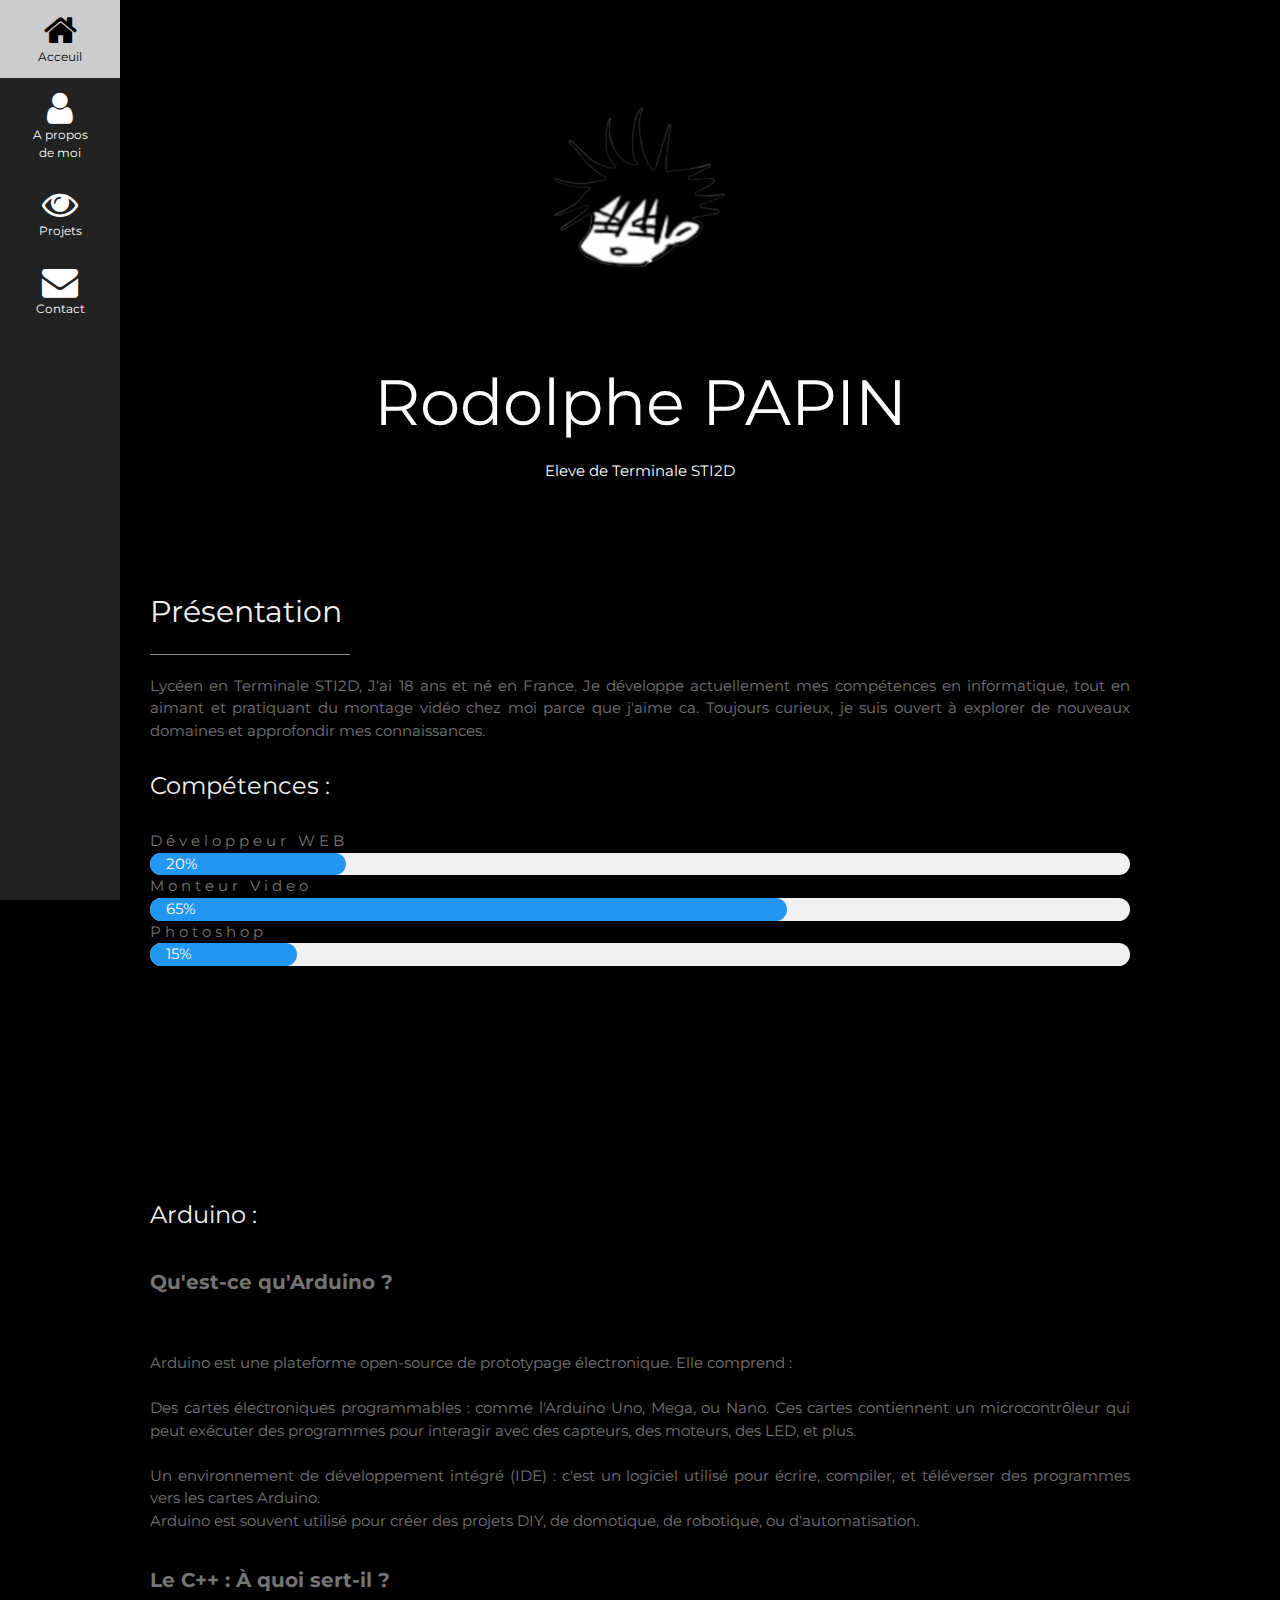
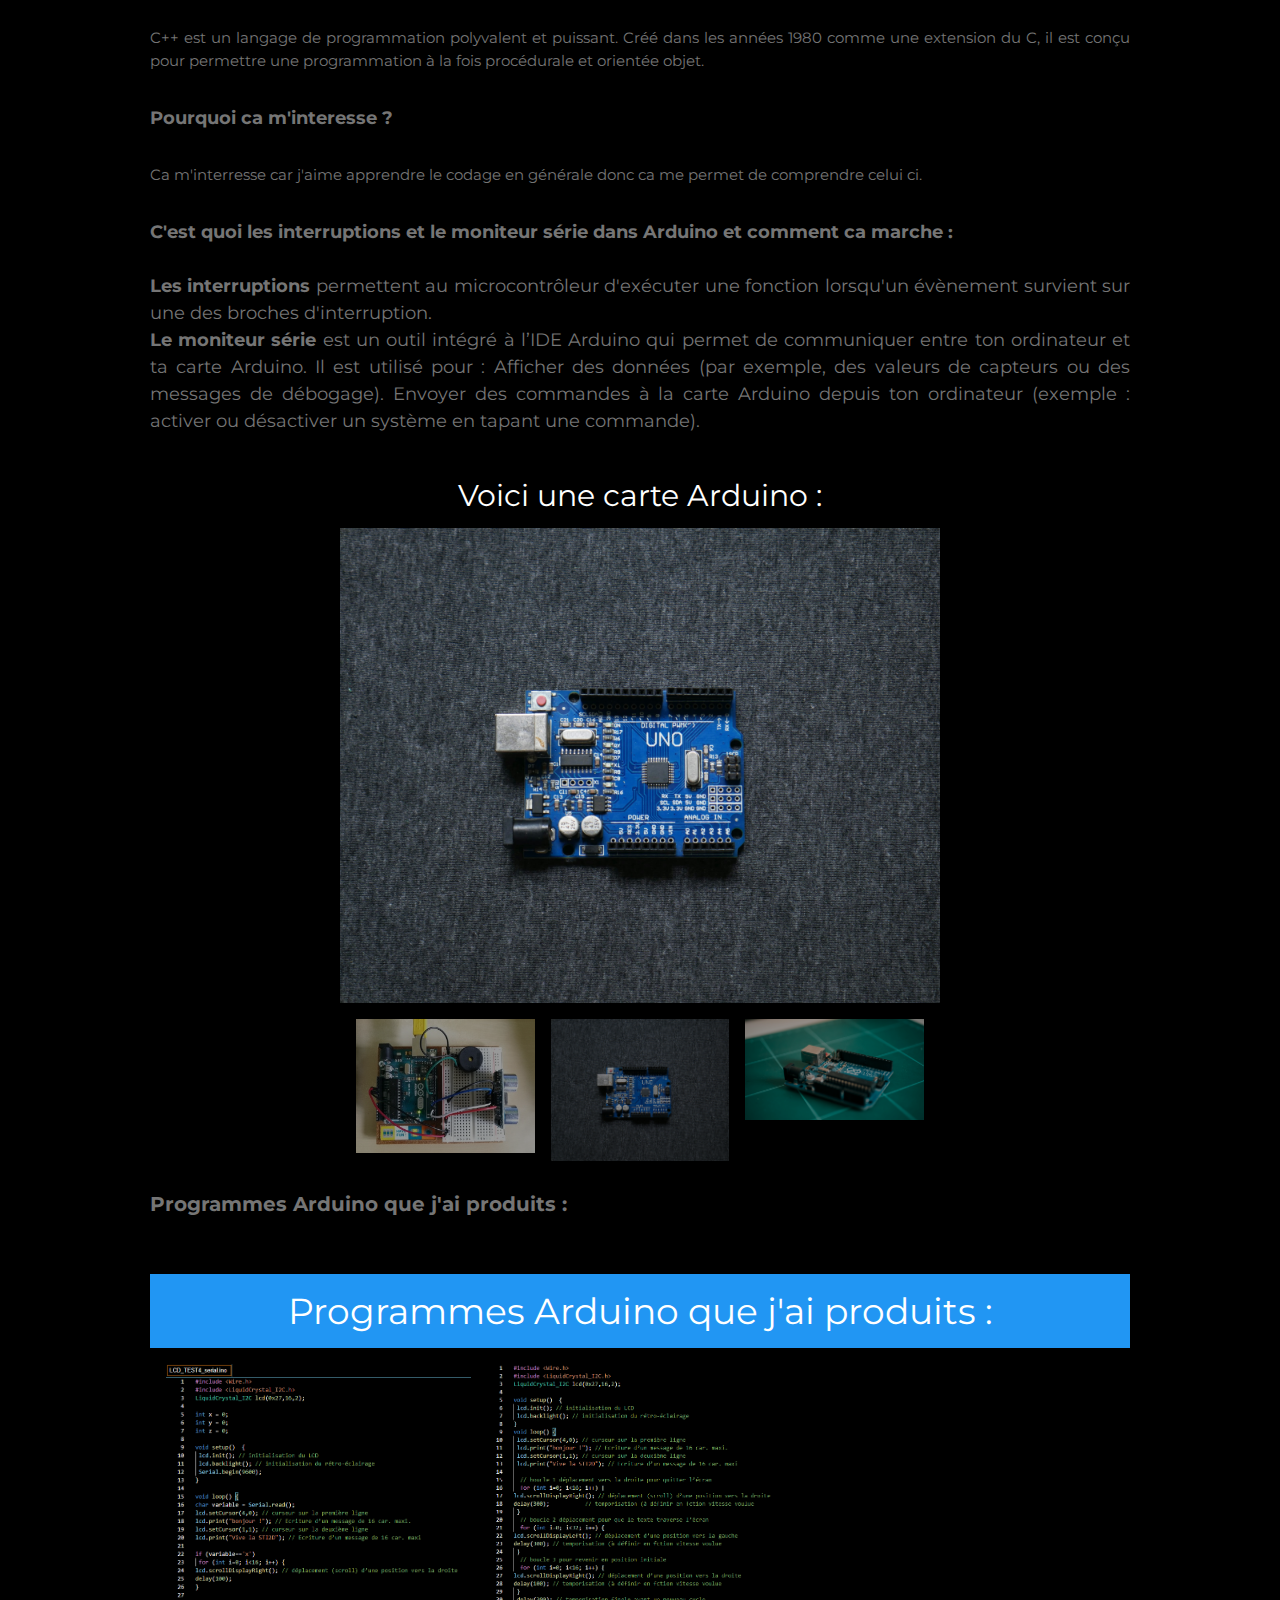
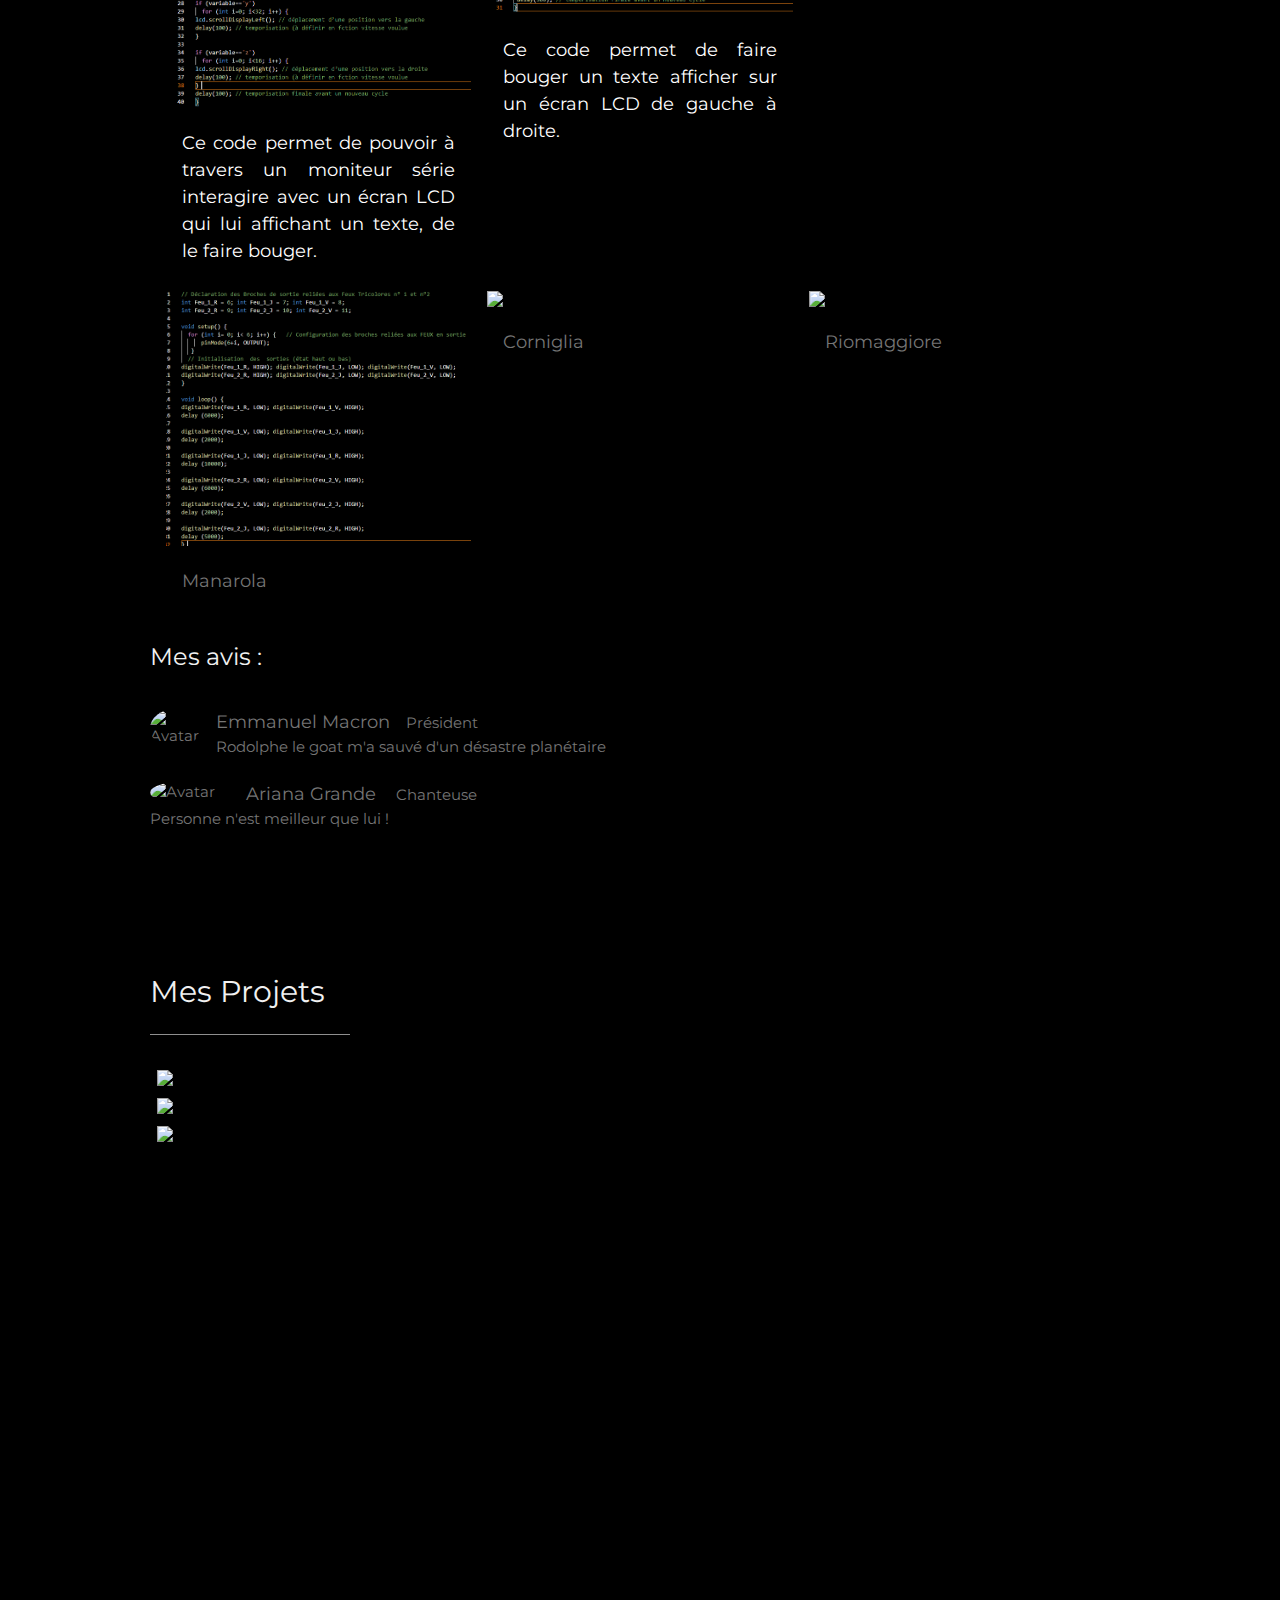
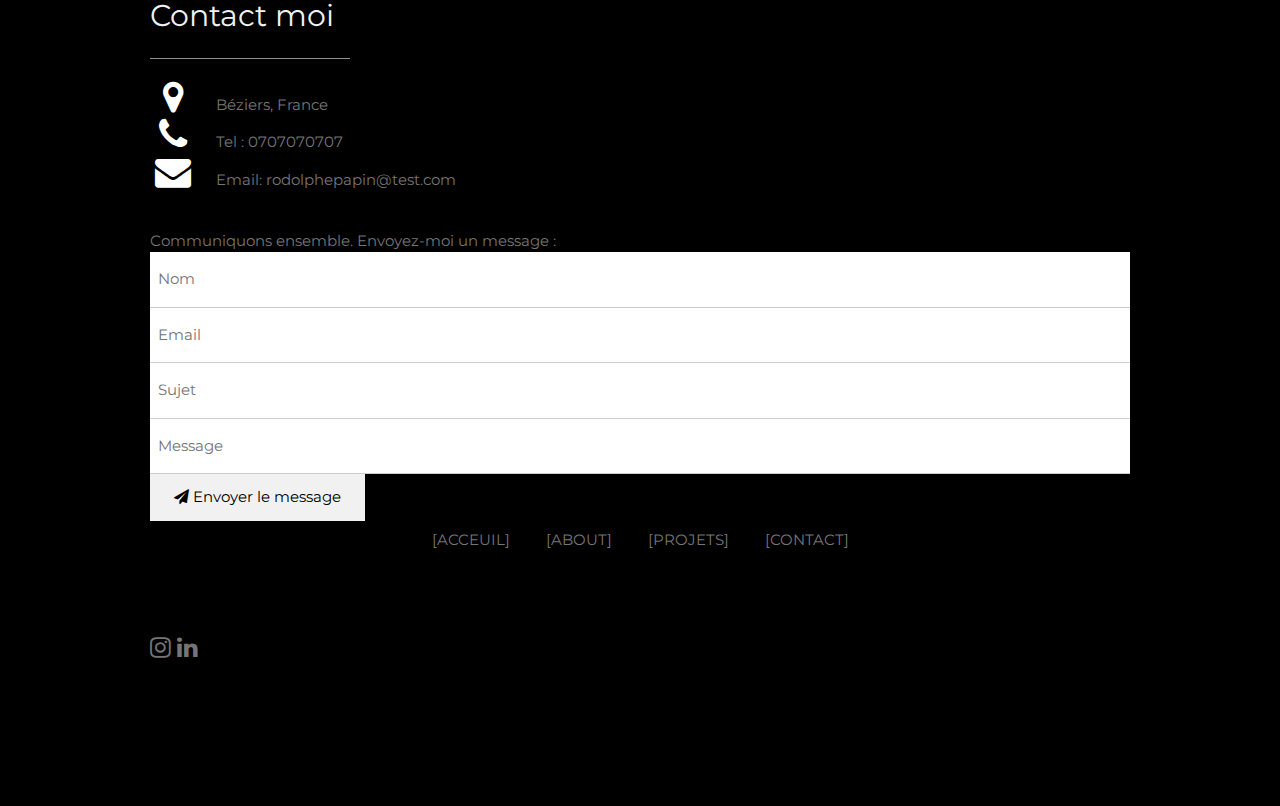
==== index.html @ 30d333e6 "Add files via upload" ====
<!DOCTYPE html>
<html lang="en">
<head>
<title>Portfolio</title>
<meta charset="UTF-8">
<meta name="viewport" content="width=device-width, initial-scale=1">
<link rel="stylesheet" href="https://www.w3schools.com/w3css/4/w3.css">
<link rel="stylesheet" href="https://fonts.googleapis.com/css?family=Montserrat">
<link rel="stylesheet" href="https://cdnjs.cloudflare.com/ajax/libs/font-awesome/4.7.0/css/font-awesome.min.css">
<link rel="stylesheet" href="style.css">
<link rel="stylesheet" href="style2.css">
<style>
body, h1,h2,h3,h4,h5,h6 {font-family: "Montserrat", sans-serif}
.w3-row-padding img {margin-bottom: 12px}
/* Set the width of the sidebar to 120px */
.w3-sidebar {width: 120px;background: #222;}
/* Add a left margin to the "page content" that matches the width of the sidebar (120px) */
/* #main {margin-left: 120px}
/* Remove margins from "page content" on small screens */
@media only screen and (max-width: 600px) {#main {margin-left: 0}}
</style>
</head>
<body class="w3-black">

  
<!--<body style="background-color: #0a0a0a;" <style> -->

<!-- Icon Bar (Sidebar - hidden on small screens) -->
<nav class="w3-sidebar w3-bar-block w3-small w3-hide-small w3-center">
  <a href="#" class="w3-bar-item w3-button w3-padding-large w3-black">
    <i class="fa fa-home w3-xxlarge"></i>
    <p>Acceuil</p>
  </a>
  <a href="#about" class="w3-bar-item w3-button w3-padding-large w3-hover-black">
    <i class="fa fa-user w3-xxlarge"></i>
    <p>A propos de moi</p>
  </a>
  <a href="#photos" class="w3-bar-item w3-button w3-padding-large w3-hover-black">
    <i class="fa fa-eye w3-xxlarge"></i>
    <p>Projets</p>
  </a>
  <a href="#contact" class="w3-bar-item w3-button w3-padding-large w3-hover-black">
    <i class="fa fa-envelope w3-xxlarge"></i>
    <p>Contact</p>
  </a>
</nav>

<!-- SIDEBAR 2-->
<!--<div class="w3-sidebar w3-bar-block w3-small w3-hide-small w3-animate-left" style="display:none" id="mySidebar">
  <button class="w3-bar-item w3-button w3-large" onclick="w3_close()">&times;</button>
  <a href="#" class="w3-bar-item w3-button">Acceuil</a>
  <a href="#" class="w3-bar-item w3-button">About</a>
  <a href="#" class="w3-bar-item w3-button">Projets</a>
  <a href="#" class="w3-bar-item w3-button">Contact</a>
</div>

<div>
  <button class="w3-button w3-white w3-xlarge" onclick="w3_open()">&#9776;</button>
  <div class="w3-container">
  </div>
</div>

<script>
function w3_open() {
    document.getElementById("mySidebar").style.display = "block";
}
function w3_close() {
    document.getElementById("mySidebar").style.display = "none";
}
</script> -->

<!-- Navbar on small screens (Hidden on medium and large screens) -->
<div class="w3-top w3-hide-large w3-hide-medium" id="myNavbar">
  <div class="w3-bar w3-black w3-opacity w3-hover-opacity-off w3-center w3-small">
    <a href="#" class="w3-bar-item w3-button" style="width:25% !important">Acceuil</a>
    <a href="#about" class="w3-bar-item w3-button" style="width:25% !important">Moi</a>
    <a href="#photos" class="w3-bar-item w3-button" style="width:25% !important">Projets</a>
    <a href="#contact" class="w3-bar-item w3-button" style="width:25% !important">Contact</a>
  </div>
</div>

<!-- Page Content -->
<div class="w3-padding-large" id="main">
  <!-- Header/Home -->
  <header class="w3-container w3-padding-32 w3-center w3-text-white" id="home">
    <img src="jjklogo.png" alt="boy" class="w3-image" width="300" height="500">
    <h1 class="w3-jumbo"><span class="w3-hide-small"></span> Rodolphe PAPIN</h1>
    <p>Eleve de Terminale STI2D</p>
  </header>

  <!-- About Section -->
  <div class="w3-content w3-justify w3-text-grey w3-padding-64" id="about">
    <h2 class="w3-text-light-grey">Présentation</h2>
    <hr style="width:200px" class="w3-opacity">
    <p> Lycéen en Terminale STI2D, J'ai 18 ans et né en France. Je développe actuellement mes compétences en informatique, tout en aimant et pratiquant du montage vidéo chez moi parce que j'aime ca. Toujours curieux, je suis ouvert à explorer de nouveaux domaines et approfondir mes connaissances.
    </p>
    <h3 class="w3-padding-16 w3-text-light-grey">Compétences :</h3>
    <p class="w3-wide">Développeur WEB</p>
    <div class="w3-light-grey w3-round-xlarge">
        <div class="w3-container w3-blue w3-round-xlarge" style="width:20%">20%</div>
    </div>
    <p class="w3-wide">Monteur Video</p>
    <div class="w3-light-grey w3-round-xlarge">
        <div class="w3-container w3-blue w3-round-xlarge" style="width:65%">65%</div>    </div>
    <p class="w3-wide">Photoshop</p>
    <div class="w3-light-grey w3-round-xlarge">
        <div class="w3-container w3-blue w3-round-xlarge" style="width:15%">15%</div>    </div><br>
    
        <div class="grapper">
          <div class="objet objet1"><a href="page1_portfolio.html"><img src="https://www.pngall.com/wp-content/uploads/15/God-Of-War-Ragnarok-Logo-PNG-Images.png" style="width:100%"></a></div>
          <div class="objet objet2"><a href="page1_portfolio.html"><img src="https://www.pngall.com/wp-content/uploads/15/Metallica-Logo-PNG-File.png" style="width:100%"></a></div>
          <div class="objet objet3"><a href="page1_portfolio.html"><img src="https://www.pngall.com/wp-content/uploads/15/Nirvana-Logo-PNG.png" style="width:100%"></a></div>
          <div class="objet objet4"><a href="page1_portfolio.html"><img src="https://www.pngall.com/wp-content/uploads/15/PS5-Logo-PNG-Pic.png" style="width:100%"></a></div>
          <div class="objet objet5"><a href="page1_portfolio.html"><img src="https://www.pngall.com/wp-content/uploads/15/Parental-Advisory-Explicit-Content-PNG-Images.png" style="width:100%"></a></div>
          <div class="objet objet6"><a href="page1_portfolio.html"><img src="https://www.pngall.com/wp-content/uploads/15/God-Of-War-Ragnarok-Logo-PNG-Images.png" style="width:100%"></a></div>
          <div class="objet objet7"><a href="page1_portfolio.html"><img src="https://www.pngall.com/wp-content/uploads/15/God-Of-War-Ragnarok-Logo-PNG-Images.png" style="width:100%"></a></div>
          <div class="objet objet8"><a href="page1_portfolio.html"><img src="https://www.pngall.com/wp-content/uploads/15/God-Of-War-Ragnarok-Logo-PNG-Images.png" style="width:100%"></a></div>
      </div>

      <h3 class="w3-padding-24 w3-text-light-grey"> Arduino :</h3>
      <p> <h4><strong>Qu'est-ce qu'Arduino ? </strong></h4> <br> <br>

        Arduino est une plateforme open-source de prototypage électronique. Elle comprend : <br> <br>
        
            Des cartes électroniques programmables : comme l'Arduino Uno, Mega, ou Nano. Ces cartes contiennent un microcontrôleur qui peut exécuter des programmes pour interagir avec des capteurs, des moteurs, des LED, et plus. <br> <br>
            Un environnement de développement intégré (IDE) : c'est un logiciel utilisé pour écrire, compiler, et téléverser des programmes vers les cartes Arduino. <br> 
        
        Arduino est souvent utilisé pour créer des projets DIY, de domotique, de robotique, ou d'automatisation. <br> <br>

        <h4><strong>Le C++ : À quoi sert-il ?</strong></h4> <br> 
          C++ est un langage de programmation polyvalent et puissant. Créé dans les années 1980 comme une extension du C, il est conçu pour permettre une programmation à la fois procédurale et orientée objet.
        <br> <br>
          <h5><strong>Pourquoi ca m'interesse ?</strong></h5> <br> 
          Ca m'interresse car j'aime apprendre le codage en générale donc ca me permet de comprendre celui ci. <br> <br>

          <h5><strong>C'est quoi les interruptions et le moniteur série dans Arduino et comment ca marche :</strong> <br> <br>
          <strong>Les interruptions</strong> permettent au microcontrôleur d'exécuter une fonction lorsqu'un évènement survient sur une des broches d'interruption. <br> 
          <strong>Le moniteur série</strong> est un outil intégré à l’IDE Arduino qui permet de communiquer entre ton ordinateur et ta carte Arduino. Il est utilisé pour :
          Afficher des données (par exemple, des valeurs de capteurs ou des messages de débogage).
          Envoyer des commandes à la carte Arduino depuis ton ordinateur (exemple : activer ou désactiver un système en tapant une commande).
          <br><br>
          <div class="w3-container w3-center w3-text-white">
            <h2> Voici une carte Arduino :</h2>
            <p></p>
          </div>
          
          <div class="w3-content" style="max-width:600px">
            <img class="mySlides" src="carte_arduino2.jpg" style="width:100%;display:none">
            <img class="mySlides" src="carte_arduino1.jpg" style="width:100%">
            <img class="mySlides" src="carte_arduino3.jpg" style="width:100%;display:none">
          
            <div class="w3-row-padding w3-section">
              <div class="w3-col s4">
                <img class="demo w3-opacity w3-hover-opacity-off" src="carte_arduino2.jpg" style="width:100%;cursor:pointer" onclick="currentDiv(1)">
              </div>
              <div class="w3-col s4">
                <img class="demo w3-opacity w3-hover-opacity-off" src="carte_arduino1.jpg" style="width:100%;cursor:pointer" onclick="currentDiv(2)">
              </div>
              <div class="w3-col s4">
                <img class="demo w3-opacity w3-hover-opacity-off" src="carte_arduino3.jpg" style="width:100%;cursor:pointer" onclick="currentDiv(3)">
              </div>
            </div>
          </div>
          
          <script>
          function currentDiv(n) {
            showDivs(slideIndex = n);
          }
          
          function showDivs(n) {
            var i;
            var x = document.getElementsByClassName("mySlides");
            var dots = document.getElementsByClassName("demo");
            if (n > x.length) {slideIndex = 1}
            if (n < 1) {slideIndex = x.length}
            for (i = 0; i < x.length; i++) {
              x[i].style.display = "none";
            }
            for (i = 0; i < dots.length; i++) {
              dots[i].className = dots[i].className.replace(" w3-opacity-off", "");
            }
            x[slideIndex-1].style.display = "block";
            dots[slideIndex-1].className += " w3-opacity-off";
          }
          </script>
          
        <h4><strong>Programmes Arduino que j'ai produits :</strong></h4> <br> <br> 

        <div class="w3-container w3-blue w3-center">
          <h1>Programmes Arduino que j'ai produits :</h1>
        </div>
        
        <div class="w3-row-padding w3-margin-top">
          <div class="w3-third">
            <div class="w3-card">
              <img src="code_arduinoMoniteur-LCD.PNG" style="width:100%">
              <div class="w3-container w3-text-white">
                <h5>Ce code permet de pouvoir à travers un moniteur série interagire avec un écran LCD qui lui affichant un texte, de le faire bouger.</h5>
              </div>
            </div>
          </div>

          <div class="w3-third">
            <div class="w3-card">
              <img src="code_arduinoLCD-gauchedroite.PNG" style="width:100%">
              <div class="w3-container w3-text-white">
                <h5>Ce code permet de faire bouger un texte afficher sur un écran LCD de gauche à droite.</h5>
              </div>
            </div>
          </div>
        </div>
        
        <div class="w3-row-padding w3-margin-top">
          <div class="w3-third">
            <div class="w3-card">
              <img src="code_arduinofeutricolore.PNG" style="width:100%">
              <div class="w3-container">
                <h5>Manarola</h5>
              </div>
            </div>
          </div>
        
          <div class="w3-third">
            <div class="w3-card">
              <img src="img_corniglia.jpg" style="width:100%">
              <div class="w3-container">
                <h5>Corniglia</h5>
              </div>
            </div>
          </div>
        
          <div class="w3-third">
            <div class="w3-card">
              <img src="img_riomaggiore.jpg" style="width:100%">
              <div class="w3-container">
                <h5>Riomaggiore</h5>
              </div>
            </div>
          </div>
        </div>


  </p>




    <!-- Testimonials -->
    <h3 class="w3-padding-24 w3-text-light-grey">Mes avis :</h3>  
    <img src="https://upload.wikimedia.org/wikipedia/commons/thumb/7/7b/Emmanuel_Macron_March_2024_%284%29.jpg/800px-Emmanuel_Macron_March_2024_%284%29.jpg" alt="Avatar" class="w3-left w3-circle w3-margin-right" style="width:50px">
    <p><span class="w3-large w3-margin-right">Emmanuel Macron</span>Président</p>
    <p>Rodolphe le goat m'a sauvé d'un désastre planétaire</p><br>
    
    <img src="https://encrypted-tbn2.gstatic.com/images?q=tbn:ANd9GcTylcWMdKvrdW88y8JhlrkqTxwIFnVBIzYE6Svp6I2pSo6d1J6k" alt="Avatar" class="w3-left w3-circle w3-margin-right" style="width:80px">
    <p><span class="w3-large w3-margin-right">Ariana Grande</span> Chanteuse</p>
    <p>Personne n'est meilleur que lui !</p>
  <!-- End About Section -->
  </div>
  
  <!-- Portfolio Section -->
  <div class="w3-padding-64 w3-content" id="photos">
    <h2 class="w3-text-light-grey">Mes Projets</h2>
    <hr style="width:200px" class="w3-opacity">

    <!-- Grid for photos -->
    <div class="w3-row-padding" style="margin:0 -16px">
      <div class="wrapper">
        <div class="item"><a href="page1_portfolio.html"><img src="https://new-game-plus.fr/wp-content/uploads/2021/05/Arcane.jpeg" style="width:100%"></a></div>
        <div class="item"><a href="page1_portfolio.html"><img src="https://images.unsplash.com/photo-1634712282287-14ed57b9cc89?fm=jpg&q=60&w=3000&ixlib=rb-4.0.3" style="width:100%"></a></div>
        <div class="item"><a href="page1_portfolio.html"><img src="https://images.unsplash.com/photo-1634712282287-14ed57b9cc89?fm=jpg&q=60&w=3000&ixlib=rb-4.0.3" style="width:100%"></a></div>
    </div>

      <!--<div class="w3-half">
        <div><br><br><br><br><br><br><br><br><br><br><br><br><br><br><br><br><br><br><br><br><br></div>
        <a href="page1_portfolio.html"><img src="https://images.unsplash.com/photo-1634712282287-14ed57b9cc89?fm=jpg&q=60&w=3000&ixlib=rb-4.0.3" style="width:100%"></a>
      </div> -->
    <!-- End photo grid -->
    </div>
  <!-- End Portfolio Section -->
  </div>



  <!-- Contact Section -->
  <div class="w3-padding-64 w3-content w3-text-grey" id="contact">
    <h2 class="w3-text-light-grey">Contact moi </h2>
    <hr style="width:200px" class="w3-opacity">

    <div class="w3-section">
      <p><i class="fa fa-map-marker fa-fw w3-text-white w3-xxlarge w3-margin-right"></i> Béziers, France</p>
      <p><i class="fa fa-phone fa-fw w3-text-white w3-xxlarge w3-margin-right"></i> Tel : 0707070707</p>
      <p><i class="fa fa-envelope fa-fw w3-text-white w3-xxlarge w3-margin-right"> </i> Email: rodolphepapin@test.com</p>
    </div><br>
    <p>Communiquons ensemble. Envoyez-moi un message :</p>

    <form action="/action_page.php" target="_blank">
      <p><input class="w3-input w3-padding-16" type="text" placeholder="Nom" required name="Name"></p>
      <p><input class="w3-input w3-padding-16" type="text" placeholder="Email" required name="Email"></p>
      <p><input class="w3-input w3-padding-16" type="text" placeholder="Sujet" required name="Subject"></p>
      <p><input class="w3-input w3-padding-16" type="text" placeholder="Message" required name="Message"></p>
      <p>
        <button class="w3-button w3-light-grey w3-padding-large" type="submit">
          <i class="fa fa-paper-plane"></i> Envoyer le message
        </button>
      </p>
    </form>
  <!-- End Contact Section -->
  <div class="w3-center ">
    <div class="w3-bar">
      <a href="#" class="w3-button">[ACCEUIL]</a>
      <a href="#about" class="w3-button">[ABOUT]</a>
      <a href="#photos" class="w3-button">[PROJETS]</a>
      <a href="#contact" class="w3-button">[CONTACT]</a>
    </div>
  </div>
  
    <!-- Footer -->
  <footer class="w3-content w3-padding-64 w3-text-grey w3-xlarge">
    <i class="fa fa-instagram w3-hover-opacity"></i>
    <i class="fa fa-linkedin w3-hover-opacity"></i>
  <!-- End footer -->
  </footer>

<!-- END PAGE CONTENT -->
</div>

</body>
</html>
---- style.css ----
.wrapper{
    width: 100%;
    height: 400px;
    padding: 15px;
    overflow-y: auto;
}

.wrapper::-webkit-scrollbar{
    width: 3px;
    background-color: #ddd;
}

.wrapper::-webkit-scrollbar-thumb{
    background-color: #444;
}

/*.wrapper .item{
    min-width: 110px;
    height: 110px;
    line-height: 110px;
    text-align: center;
    background-color: #ddd;
    margin-right: 2px;
}*/
---- style2.css ----
*,
*::before,
*::after {
  box-sizing: border-box;
}

* {
  margin: 0;
}

.grapper {
  width: 90%;
  max-width: 1536px;
  margin-inline: auto;
  position: relative;
  height: 100px;
  margin-top: 5rem;
  overflow: hidden;
  mask-image: linear-gradient(
    to right,
    rgba(0, 0, 0, 0),
    rgba(0, 0, 0, 1) 20%,
    rgba(0, 0, 0, 1) 80%,
    rgba(0, 0, 0, 0)
  );
}

@keyframes scrollLeft {
  to {
    left: -200px;
  }
}

.objet {
  width: 200px;
  height: 100px;
  border-radius: 6px;
  position: absolute;
  left: max(calc(200px * 8), 100%);
  animation-name: scrollLeft;
  animation-duration: 30s;
  animation-timing-function: linear;
  animation-iteration-count: infinite;
}

.objet1 {
  animation-delay: calc(30s / 8 * (8 - 1) * -1);
}

.objet2 {
  animation-delay: calc(30s / 8 * (8 - 2) * -1);
}

.objet3 {
  animation-delay: calc(30s / 8 * (8 - 3) * -1);
}

.objet4 {
  animation-delay: calc(30s / 8 * (8 - 4) * -1);
}

.objet5 {
  animation-delay: calc(30s / 8 * (8 - 5) * -1);
}

.objet6 {
  animation-delay: calc(30s / 8 * (8 - 6) * -1);
}

.objet7 {
  animation-delay: calc(30s / 8 * (8 - 7) * -1);
}

.objet8 {
  animation-delay: calc(30s / 8 * (8 - 8) * -1);
}
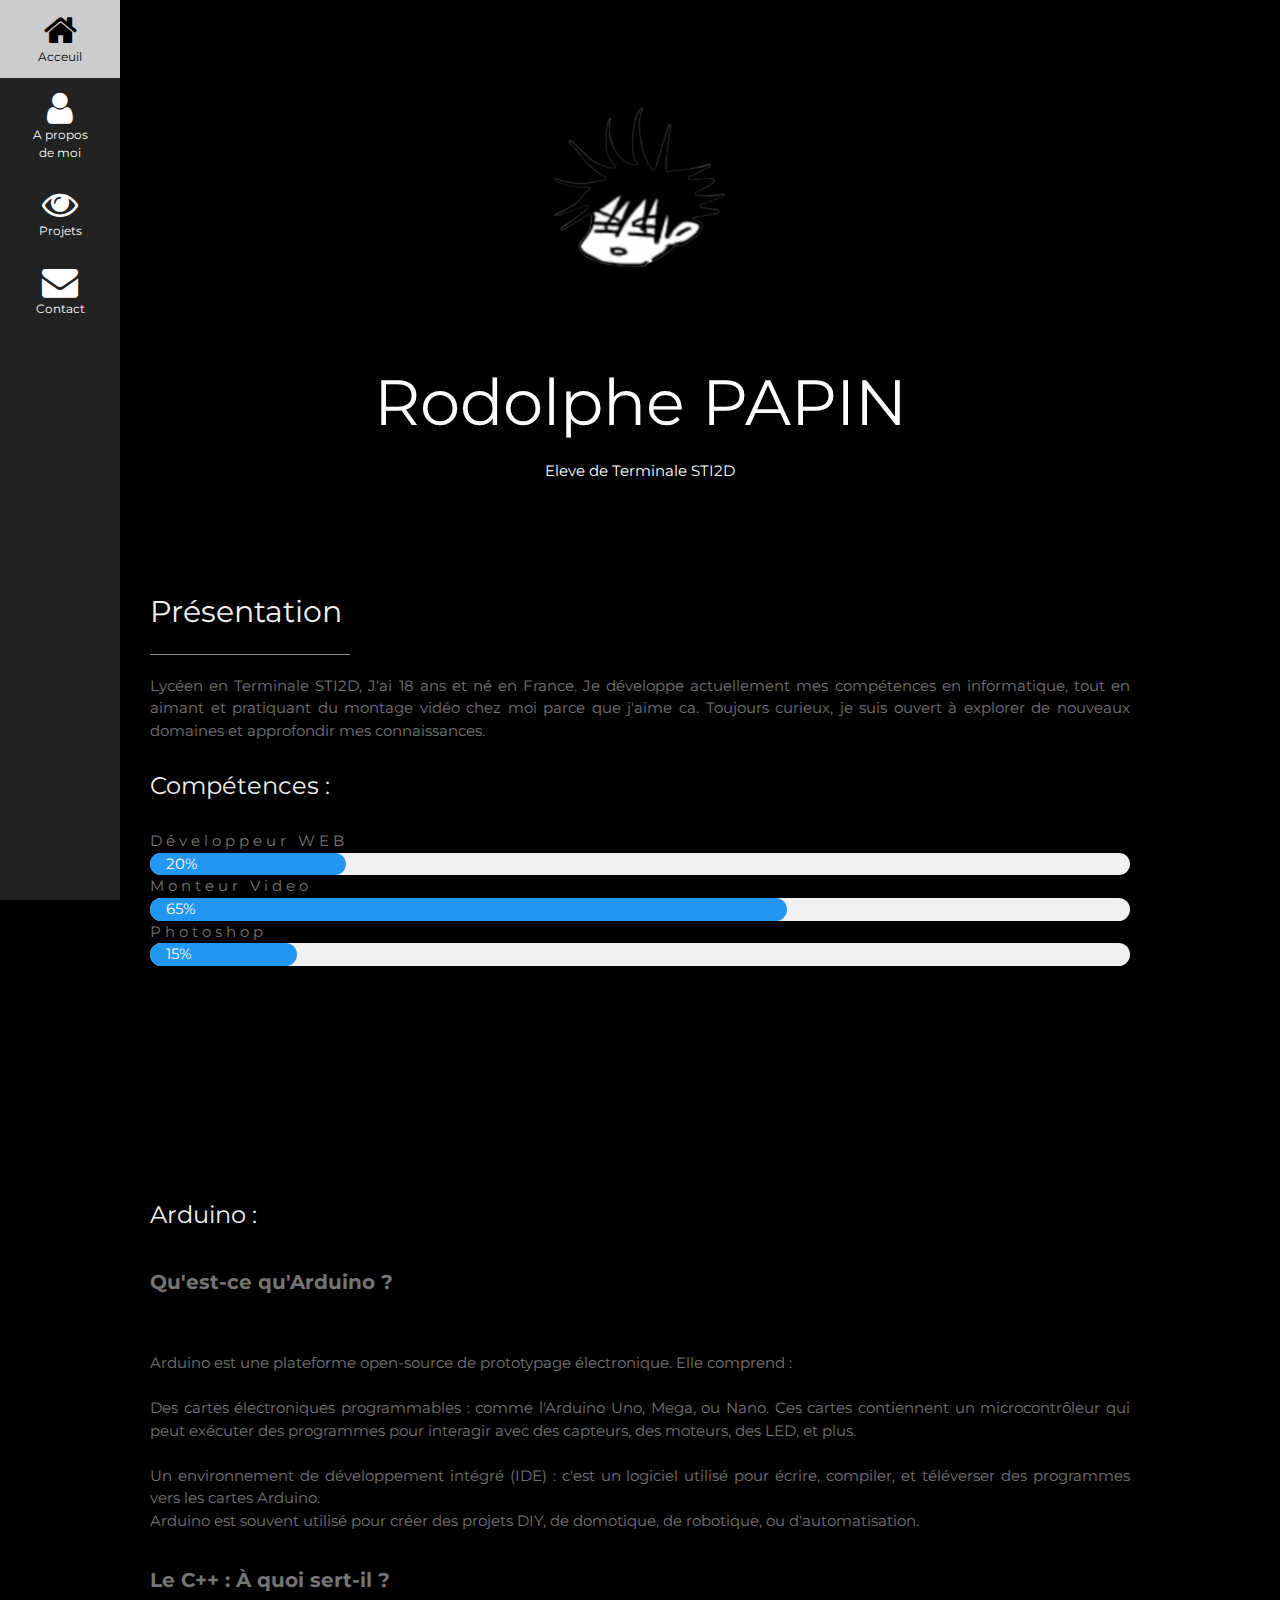
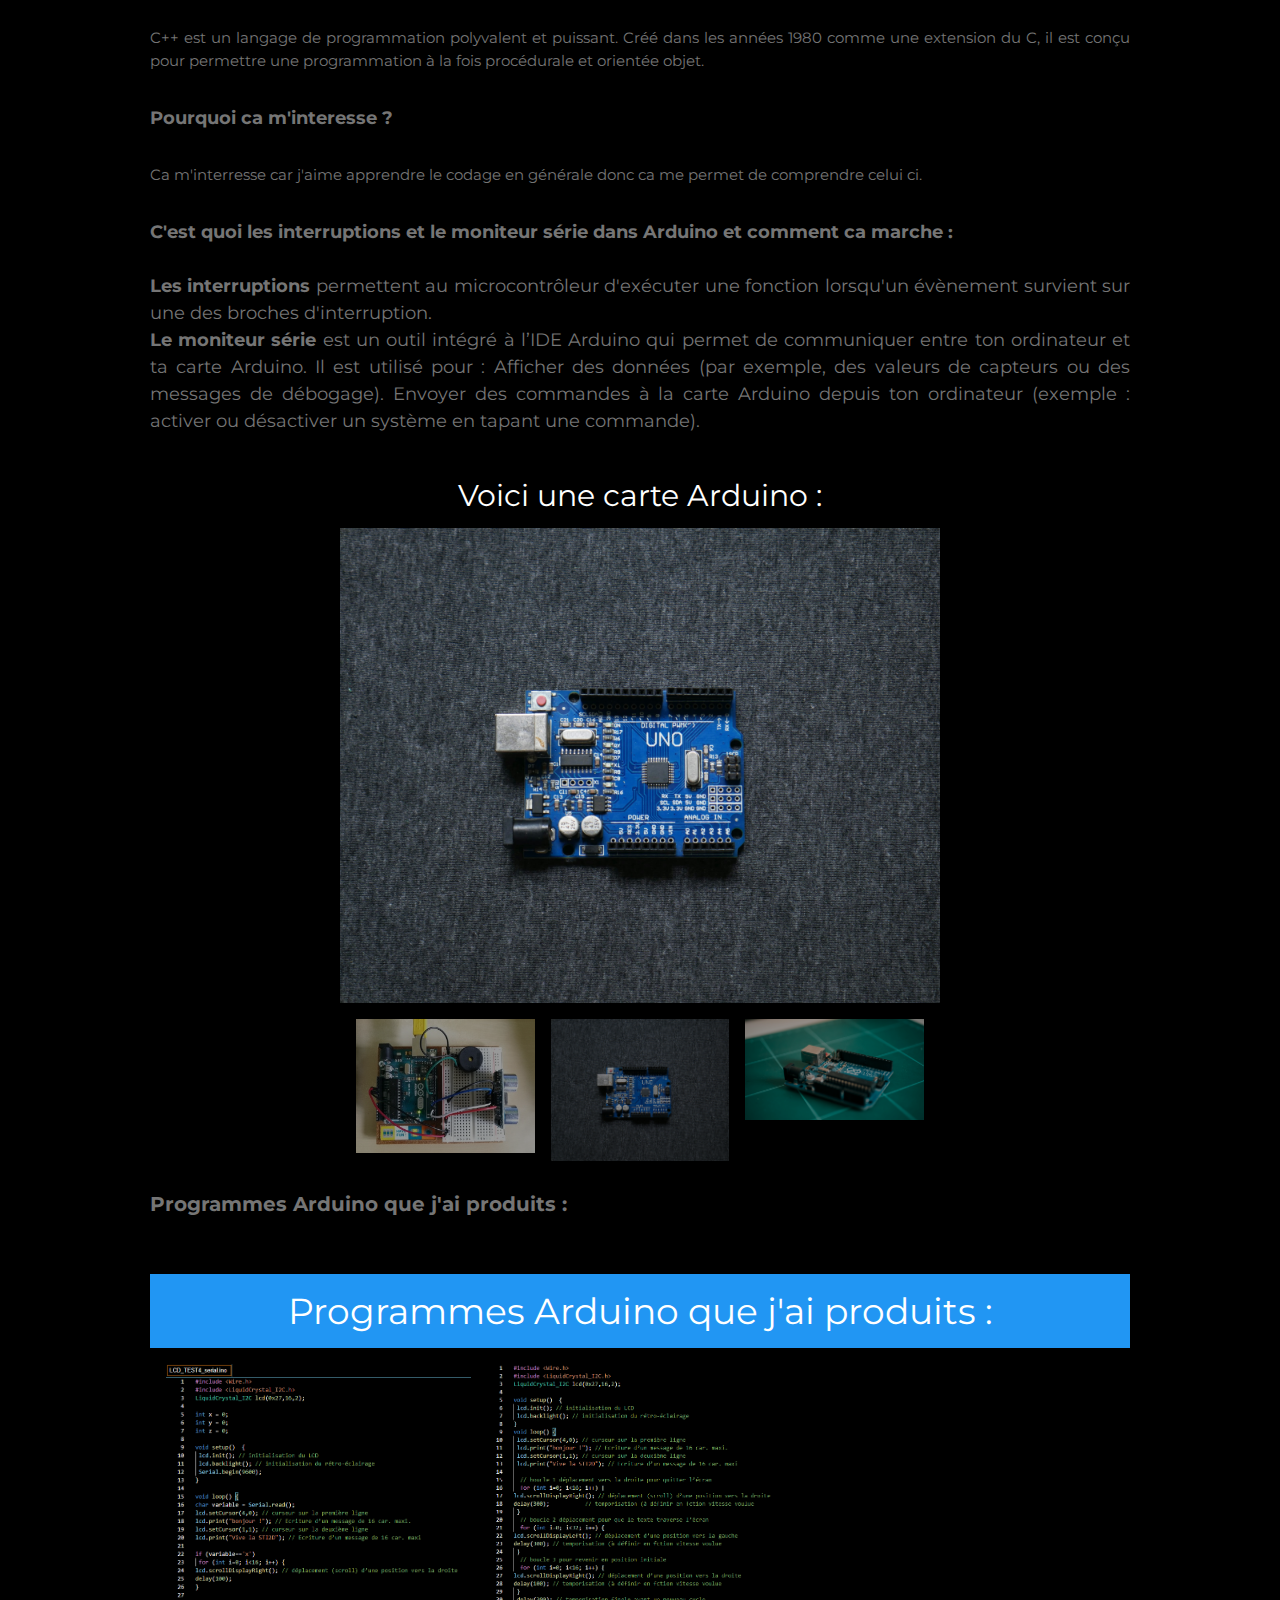
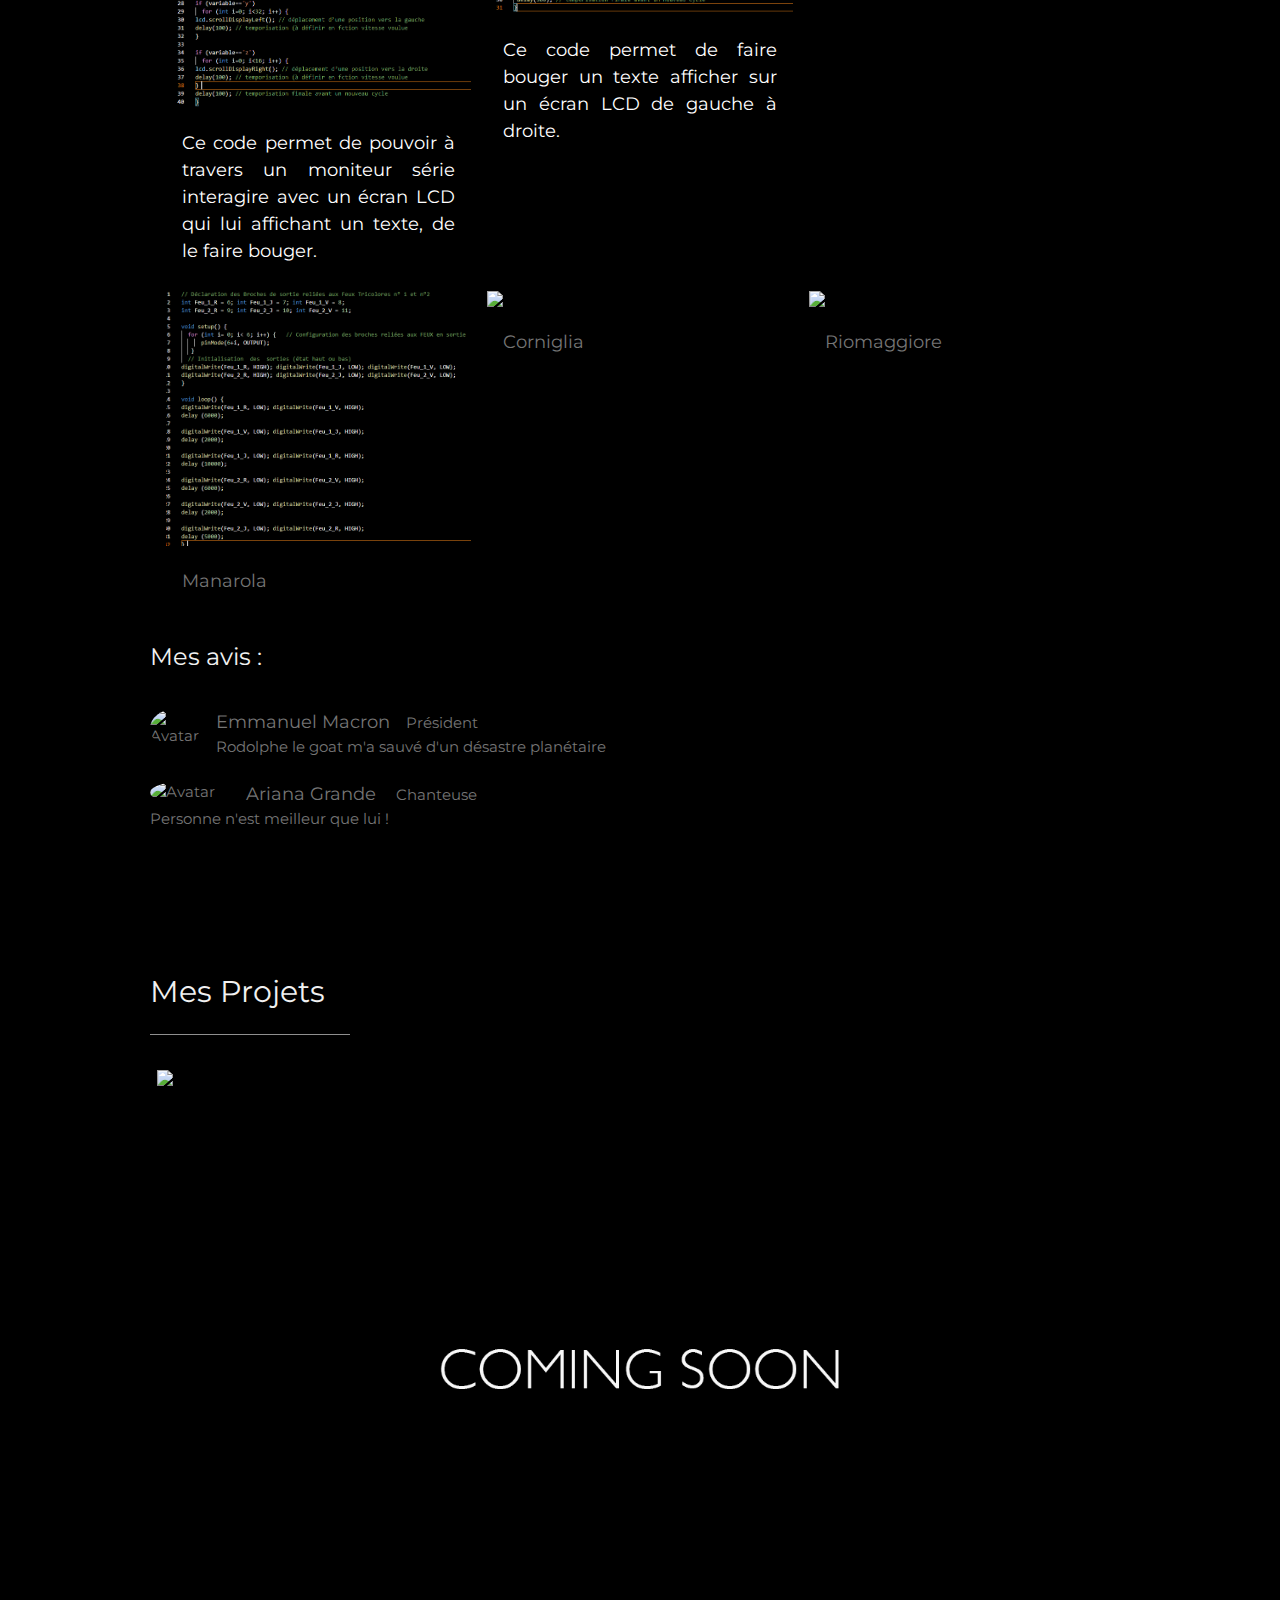
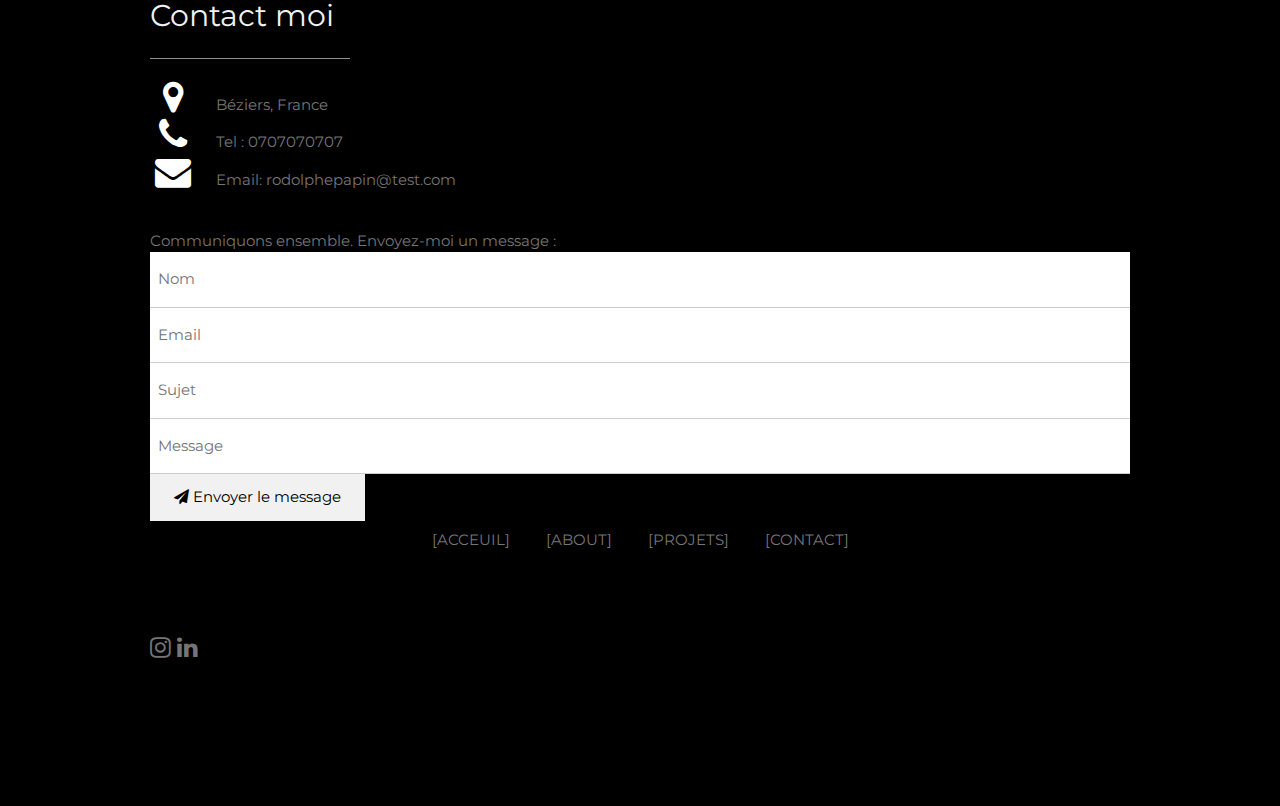
==== commit 0f2d08d7: "petite mise a jour" ====
--- a/index.html
+++ b/index.html
@@ -1,328 +1,328 @@
-<!DOCTYPE html>
-<html lang="en">
-<head>
-<title>Portfolio</title>
-<meta charset="UTF-8">
-<meta name="viewport" content="width=device-width, initial-scale=1">
-<link rel="stylesheet" href="https://www.w3schools.com/w3css/4/w3.css">
-<link rel="stylesheet" href="https://fonts.googleapis.com/css?family=Montserrat">
-<link rel="stylesheet" href="https://cdnjs.cloudflare.com/ajax/libs/font-awesome/4.7.0/css/font-awesome.min.css">
-<link rel="stylesheet" href="style.css">
-<link rel="stylesheet" href="style2.css">
-<style>
-body, h1,h2,h3,h4,h5,h6 {font-family: "Montserrat", sans-serif}
-.w3-row-padding img {margin-bottom: 12px}
-/* Set the width of the sidebar to 120px */
-.w3-sidebar {width: 120px;background: #222;}
-/* Add a left margin to the "page content" that matches the width of the sidebar (120px) */
-/* #main {margin-left: 120px}
-/* Remove margins from "page content" on small screens */
-@media only screen and (max-width: 600px) {#main {margin-left: 0}}
-</style>
-</head>
-<body class="w3-black">
-
-  
-<!--<body style="background-color: #0a0a0a;" <style> -->
-
-<!-- Icon Bar (Sidebar - hidden on small screens) -->
-<nav class="w3-sidebar w3-bar-block w3-small w3-hide-small w3-center">
-  <a href="#" class="w3-bar-item w3-button w3-padding-large w3-black">
-    <i class="fa fa-home w3-xxlarge"></i>
-    <p>Acceuil</p>
-  </a>
-  <a href="#about" class="w3-bar-item w3-button w3-padding-large w3-hover-black">
-    <i class="fa fa-user w3-xxlarge"></i>
-    <p>A propos de moi</p>
-  </a>
-  <a href="#photos" class="w3-bar-item w3-button w3-padding-large w3-hover-black">
-    <i class="fa fa-eye w3-xxlarge"></i>
-    <p>Projets</p>
-  </a>
-  <a href="#contact" class="w3-bar-item w3-button w3-padding-large w3-hover-black">
-    <i class="fa fa-envelope w3-xxlarge"></i>
-    <p>Contact</p>
-  </a>
-</nav>
-
-<!-- SIDEBAR 2-->
-<!--<div class="w3-sidebar w3-bar-block w3-small w3-hide-small w3-animate-left" style="display:none" id="mySidebar">
-  <button class="w3-bar-item w3-button w3-large" onclick="w3_close()">&times;</button>
-  <a href="#" class="w3-bar-item w3-button">Acceuil</a>
-  <a href="#" class="w3-bar-item w3-button">About</a>
-  <a href="#" class="w3-bar-item w3-button">Projets</a>
-  <a href="#" class="w3-bar-item w3-button">Contact</a>
-</div>
-
-<div>
-  <button class="w3-button w3-white w3-xlarge" onclick="w3_open()">&#9776;</button>
-  <div class="w3-container">
-  </div>
-</div>
-
-<script>
-function w3_open() {
-    document.getElementById("mySidebar").style.display = "block";
-}
-function w3_close() {
-    document.getElementById("mySidebar").style.display = "none";
-}
-</script> -->
-
-<!-- Navbar on small screens (Hidden on medium and large screens) -->
-<div class="w3-top w3-hide-large w3-hide-medium" id="myNavbar">
-  <div class="w3-bar w3-black w3-opacity w3-hover-opacity-off w3-center w3-small">
-    <a href="#" class="w3-bar-item w3-button" style="width:25% !important">Acceuil</a>
-    <a href="#about" class="w3-bar-item w3-button" style="width:25% !important">Moi</a>
-    <a href="#photos" class="w3-bar-item w3-button" style="width:25% !important">Projets</a>
-    <a href="#contact" class="w3-bar-item w3-button" style="width:25% !important">Contact</a>
-  </div>
-</div>
-
-<!-- Page Content -->
-<div class="w3-padding-large" id="main">
-  <!-- Header/Home -->
-  <header class="w3-container w3-padding-32 w3-center w3-text-white" id="home">
-    <img src="jjklogo.png" alt="boy" class="w3-image" width="300" height="500">
-    <h1 class="w3-jumbo"><span class="w3-hide-small"></span> Rodolphe PAPIN</h1>
-    <p>Eleve de Terminale STI2D</p>
-  </header>
-
-  <!-- About Section -->
-  <div class="w3-content w3-justify w3-text-grey w3-padding-64" id="about">
-    <h2 class="w3-text-light-grey">Présentation</h2>
-    <hr style="width:200px" class="w3-opacity">
-    <p> Lycéen en Terminale STI2D, J'ai 18 ans et né en France. Je développe actuellement mes compétences en informatique, tout en aimant et pratiquant du montage vidéo chez moi parce que j'aime ca. Toujours curieux, je suis ouvert à explorer de nouveaux domaines et approfondir mes connaissances.
-    </p>
-    <h3 class="w3-padding-16 w3-text-light-grey">Compétences :</h3>
-    <p class="w3-wide">Développeur WEB</p>
-    <div class="w3-light-grey w3-round-xlarge">
-        <div class="w3-container w3-blue w3-round-xlarge" style="width:20%">20%</div>
-    </div>
-    <p class="w3-wide">Monteur Video</p>
-    <div class="w3-light-grey w3-round-xlarge">
-        <div class="w3-container w3-blue w3-round-xlarge" style="width:65%">65%</div>    </div>
-    <p class="w3-wide">Photoshop</p>
-    <div class="w3-light-grey w3-round-xlarge">
-        <div class="w3-container w3-blue w3-round-xlarge" style="width:15%">15%</div>    </div><br>
-    
-        <div class="grapper">
-          <div class="objet objet1"><a href="page1_portfolio.html"><img src="https://www.pngall.com/wp-content/uploads/15/God-Of-War-Ragnarok-Logo-PNG-Images.png" style="width:100%"></a></div>
-          <div class="objet objet2"><a href="page1_portfolio.html"><img src="https://www.pngall.com/wp-content/uploads/15/Metallica-Logo-PNG-File.png" style="width:100%"></a></div>
-          <div class="objet objet3"><a href="page1_portfolio.html"><img src="https://www.pngall.com/wp-content/uploads/15/Nirvana-Logo-PNG.png" style="width:100%"></a></div>
-          <div class="objet objet4"><a href="page1_portfolio.html"><img src="https://www.pngall.com/wp-content/uploads/15/PS5-Logo-PNG-Pic.png" style="width:100%"></a></div>
-          <div class="objet objet5"><a href="page1_portfolio.html"><img src="https://www.pngall.com/wp-content/uploads/15/Parental-Advisory-Explicit-Content-PNG-Images.png" style="width:100%"></a></div>
-          <div class="objet objet6"><a href="page1_portfolio.html"><img src="https://www.pngall.com/wp-content/uploads/15/God-Of-War-Ragnarok-Logo-PNG-Images.png" style="width:100%"></a></div>
-          <div class="objet objet7"><a href="page1_portfolio.html"><img src="https://www.pngall.com/wp-content/uploads/15/God-Of-War-Ragnarok-Logo-PNG-Images.png" style="width:100%"></a></div>
-          <div class="objet objet8"><a href="page1_portfolio.html"><img src="https://www.pngall.com/wp-content/uploads/15/God-Of-War-Ragnarok-Logo-PNG-Images.png" style="width:100%"></a></div>
-      </div>
-
-      <h3 class="w3-padding-24 w3-text-light-grey"> Arduino :</h3>
-      <p> <h4><strong>Qu'est-ce qu'Arduino ? </strong></h4> <br> <br>
-
-        Arduino est une plateforme open-source de prototypage électronique. Elle comprend : <br> <br>
-        
-            Des cartes électroniques programmables : comme l'Arduino Uno, Mega, ou Nano. Ces cartes contiennent un microcontrôleur qui peut exécuter des programmes pour interagir avec des capteurs, des moteurs, des LED, et plus. <br> <br>
-            Un environnement de développement intégré (IDE) : c'est un logiciel utilisé pour écrire, compiler, et téléverser des programmes vers les cartes Arduino. <br> 
-        
-        Arduino est souvent utilisé pour créer des projets DIY, de domotique, de robotique, ou d'automatisation. <br> <br>
-
-        <h4><strong>Le C++ : À quoi sert-il ?</strong></h4> <br> 
-          C++ est un langage de programmation polyvalent et puissant. Créé dans les années 1980 comme une extension du C, il est conçu pour permettre une programmation à la fois procédurale et orientée objet.
-        <br> <br>
-          <h5><strong>Pourquoi ca m'interesse ?</strong></h5> <br> 
-          Ca m'interresse car j'aime apprendre le codage en générale donc ca me permet de comprendre celui ci. <br> <br>
-
-          <h5><strong>C'est quoi les interruptions et le moniteur série dans Arduino et comment ca marche :</strong> <br> <br>
-          <strong>Les interruptions</strong> permettent au microcontrôleur d'exécuter une fonction lorsqu'un évènement survient sur une des broches d'interruption. <br> 
-          <strong>Le moniteur série</strong> est un outil intégré à l’IDE Arduino qui permet de communiquer entre ton ordinateur et ta carte Arduino. Il est utilisé pour :
-          Afficher des données (par exemple, des valeurs de capteurs ou des messages de débogage).
-          Envoyer des commandes à la carte Arduino depuis ton ordinateur (exemple : activer ou désactiver un système en tapant une commande).
-          <br><br>
-          <div class="w3-container w3-center w3-text-white">
-            <h2> Voici une carte Arduino :</h2>
-            <p></p>
-          </div>
-          
-          <div class="w3-content" style="max-width:600px">
-            <img class="mySlides" src="carte_arduino2.jpg" style="width:100%;display:none">
-            <img class="mySlides" src="carte_arduino1.jpg" style="width:100%">
-            <img class="mySlides" src="carte_arduino3.jpg" style="width:100%;display:none">
-          
-            <div class="w3-row-padding w3-section">
-              <div class="w3-col s4">
-                <img class="demo w3-opacity w3-hover-opacity-off" src="carte_arduino2.jpg" style="width:100%;cursor:pointer" onclick="currentDiv(1)">
-              </div>
-              <div class="w3-col s4">
-                <img class="demo w3-opacity w3-hover-opacity-off" src="carte_arduino1.jpg" style="width:100%;cursor:pointer" onclick="currentDiv(2)">
-              </div>
-              <div class="w3-col s4">
-                <img class="demo w3-opacity w3-hover-opacity-off" src="carte_arduino3.jpg" style="width:100%;cursor:pointer" onclick="currentDiv(3)">
-              </div>
-            </div>
-          </div>
-          
-          <script>
-          function currentDiv(n) {
-            showDivs(slideIndex = n);
-          }
-          
-          function showDivs(n) {
-            var i;
-            var x = document.getElementsByClassName("mySlides");
-            var dots = document.getElementsByClassName("demo");
-            if (n > x.length) {slideIndex = 1}
-            if (n < 1) {slideIndex = x.length}
-            for (i = 0; i < x.length; i++) {
-              x[i].style.display = "none";
-            }
-            for (i = 0; i < dots.length; i++) {
-              dots[i].className = dots[i].className.replace(" w3-opacity-off", "");
-            }
-            x[slideIndex-1].style.display = "block";
-            dots[slideIndex-1].className += " w3-opacity-off";
-          }
-          </script>
-          
-        <h4><strong>Programmes Arduino que j'ai produits :</strong></h4> <br> <br> 
-
-        <div class="w3-container w3-blue w3-center">
-          <h1>Programmes Arduino que j'ai produits :</h1>
-        </div>
-        
-        <div class="w3-row-padding w3-margin-top">
-          <div class="w3-third">
-            <div class="w3-card">
-              <img src="code_arduinoMoniteur-LCD.PNG" style="width:100%">
-              <div class="w3-container w3-text-white">
-                <h5>Ce code permet de pouvoir à travers un moniteur série interagire avec un écran LCD qui lui affichant un texte, de le faire bouger.</h5>
-              </div>
-            </div>
-          </div>
-
-          <div class="w3-third">
-            <div class="w3-card">
-              <img src="code_arduinoLCD-gauchedroite.PNG" style="width:100%">
-              <div class="w3-container w3-text-white">
-                <h5>Ce code permet de faire bouger un texte afficher sur un écran LCD de gauche à droite.</h5>
-              </div>
-            </div>
-          </div>
-        </div>
-        
-        <div class="w3-row-padding w3-margin-top">
-          <div class="w3-third">
-            <div class="w3-card">
-              <img src="code_arduinofeutricolore.PNG" style="width:100%">
-              <div class="w3-container">
-                <h5>Manarola</h5>
-              </div>
-            </div>
-          </div>
-        
-          <div class="w3-third">
-            <div class="w3-card">
-              <img src="img_corniglia.jpg" style="width:100%">
-              <div class="w3-container">
-                <h5>Corniglia</h5>
-              </div>
-            </div>
-          </div>
-        
-          <div class="w3-third">
-            <div class="w3-card">
-              <img src="img_riomaggiore.jpg" style="width:100%">
-              <div class="w3-container">
-                <h5>Riomaggiore</h5>
-              </div>
-            </div>
-          </div>
-        </div>
-
-
-  </p>
-
-
-
-
-    <!-- Testimonials -->
-    <h3 class="w3-padding-24 w3-text-light-grey">Mes avis :</h3>  
-    <img src="https://upload.wikimedia.org/wikipedia/commons/thumb/7/7b/Emmanuel_Macron_March_2024_%284%29.jpg/800px-Emmanuel_Macron_March_2024_%284%29.jpg" alt="Avatar" class="w3-left w3-circle w3-margin-right" style="width:50px">
-    <p><span class="w3-large w3-margin-right">Emmanuel Macron</span>Président</p>
-    <p>Rodolphe le goat m'a sauvé d'un désastre planétaire</p><br>
-    
-    <img src="https://encrypted-tbn2.gstatic.com/images?q=tbn:ANd9GcTylcWMdKvrdW88y8JhlrkqTxwIFnVBIzYE6Svp6I2pSo6d1J6k" alt="Avatar" class="w3-left w3-circle w3-margin-right" style="width:80px">
-    <p><span class="w3-large w3-margin-right">Ariana Grande</span> Chanteuse</p>
-    <p>Personne n'est meilleur que lui !</p>
-  <!-- End About Section -->
-  </div>
-  
-  <!-- Portfolio Section -->
-  <div class="w3-padding-64 w3-content" id="photos">
-    <h2 class="w3-text-light-grey">Mes Projets</h2>
-    <hr style="width:200px" class="w3-opacity">
-
-    <!-- Grid for photos -->
-    <div class="w3-row-padding" style="margin:0 -16px">
-      <div class="wrapper">
-        <div class="item"><a href="page1_portfolio.html"><img src="https://new-game-plus.fr/wp-content/uploads/2021/05/Arcane.jpeg" style="width:100%"></a></div>
-        <div class="item"><a href="page1_portfolio.html"><img src="https://images.unsplash.com/photo-1634712282287-14ed57b9cc89?fm=jpg&q=60&w=3000&ixlib=rb-4.0.3" style="width:100%"></a></div>
-        <div class="item"><a href="page1_portfolio.html"><img src="https://images.unsplash.com/photo-1634712282287-14ed57b9cc89?fm=jpg&q=60&w=3000&ixlib=rb-4.0.3" style="width:100%"></a></div>
-    </div>
-
-      <!--<div class="w3-half">
-        <div><br><br><br><br><br><br><br><br><br><br><br><br><br><br><br><br><br><br><br><br><br></div>
-        <a href="page1_portfolio.html"><img src="https://images.unsplash.com/photo-1634712282287-14ed57b9cc89?fm=jpg&q=60&w=3000&ixlib=rb-4.0.3" style="width:100%"></a>
-      </div> -->
-    <!-- End photo grid -->
-    </div>
-  <!-- End Portfolio Section -->
-  </div>
-
-
-
-  <!-- Contact Section -->
-  <div class="w3-padding-64 w3-content w3-text-grey" id="contact">
-    <h2 class="w3-text-light-grey">Contact moi </h2>
-    <hr style="width:200px" class="w3-opacity">
-
-    <div class="w3-section">
-      <p><i class="fa fa-map-marker fa-fw w3-text-white w3-xxlarge w3-margin-right"></i> Béziers, France</p>
-      <p><i class="fa fa-phone fa-fw w3-text-white w3-xxlarge w3-margin-right"></i> Tel : 0707070707</p>
-      <p><i class="fa fa-envelope fa-fw w3-text-white w3-xxlarge w3-margin-right"> </i> Email: rodolphepapin@test.com</p>
-    </div><br>
-    <p>Communiquons ensemble. Envoyez-moi un message :</p>
-
-    <form action="/action_page.php" target="_blank">
-      <p><input class="w3-input w3-padding-16" type="text" placeholder="Nom" required name="Name"></p>
-      <p><input class="w3-input w3-padding-16" type="text" placeholder="Email" required name="Email"></p>
-      <p><input class="w3-input w3-padding-16" type="text" placeholder="Sujet" required name="Subject"></p>
-      <p><input class="w3-input w3-padding-16" type="text" placeholder="Message" required name="Message"></p>
-      <p>
-        <button class="w3-button w3-light-grey w3-padding-large" type="submit">
-          <i class="fa fa-paper-plane"></i> Envoyer le message
-        </button>
-      </p>
-    </form>
-  <!-- End Contact Section -->
-  <div class="w3-center ">
-    <div class="w3-bar">
-      <a href="#" class="w3-button">[ACCEUIL]</a>
-      <a href="#about" class="w3-button">[ABOUT]</a>
-      <a href="#photos" class="w3-button">[PROJETS]</a>
-      <a href="#contact" class="w3-button">[CONTACT]</a>
-    </div>
-  </div>
-  
-    <!-- Footer -->
-  <footer class="w3-content w3-padding-64 w3-text-grey w3-xlarge">
-    <i class="fa fa-instagram w3-hover-opacity"></i>
-    <i class="fa fa-linkedin w3-hover-opacity"></i>
-  <!-- End footer -->
-  </footer>
-
-<!-- END PAGE CONTENT -->
-</div>
-
-</body>
-</html>
+<!DOCTYPE html>
+<html lang="en">
+<head>
+<title>Portfolio</title>
+<meta charset="UTF-8">
+<meta name="viewport" content="width=device-width, initial-scale=1">
+<link rel="stylesheet" href="https://www.w3schools.com/w3css/4/w3.css">
+<link rel="stylesheet" href="https://fonts.googleapis.com/css?family=Montserrat">
+<link rel="stylesheet" href="https://cdnjs.cloudflare.com/ajax/libs/font-awesome/4.7.0/css/font-awesome.min.css">
+<link rel="stylesheet" href="style.css">
+<link rel="stylesheet" href="style2.css">
+<style>
+body, h1,h2,h3,h4,h5,h6 {font-family: "Montserrat", sans-serif}
+.w3-row-padding img {margin-bottom: 12px}
+/* Set the width of the sidebar to 120px */
+.w3-sidebar {width: 120px;background: #222;}
+/* Add a left margin to the "page content" that matches the width of the sidebar (120px) */
+/* #main {margin-left: 120px}
+/* Remove margins from "page content" on small screens */
+@media only screen and (max-width: 600px) {#main {margin-left: 0}}
+</style>
+</head>
+<body class="w3-black">
+
+  
+<!--<body style="background-color: #0a0a0a;" <style> -->
+
+<!-- Icon Bar (Sidebar - hidden on small screens) -->
+<nav class="w3-sidebar w3-bar-block w3-small w3-hide-small w3-center">
+  <a href="#" class="w3-bar-item w3-button w3-padding-large w3-black">
+    <i class="fa fa-home w3-xxlarge"></i>
+    <p>Acceuil</p>
+  </a>
+  <a href="#about" class="w3-bar-item w3-button w3-padding-large w3-hover-black">
+    <i class="fa fa-user w3-xxlarge"></i>
+    <p>A propos de moi</p>
+  </a>
+  <a href="#photos" class="w3-bar-item w3-button w3-padding-large w3-hover-black">
+    <i class="fa fa-eye w3-xxlarge"></i>
+    <p>Projets</p>
+  </a>
+  <a href="#contact" class="w3-bar-item w3-button w3-padding-large w3-hover-black">
+    <i class="fa fa-envelope w3-xxlarge"></i>
+    <p>Contact</p>
+  </a>
+</nav>
+
+<!-- SIDEBAR 2-->
+<!--<div class="w3-sidebar w3-bar-block w3-small w3-hide-small w3-animate-left" style="display:none" id="mySidebar">
+  <button class="w3-bar-item w3-button w3-large" onclick="w3_close()">&times;</button>
+  <a href="#" class="w3-bar-item w3-button">Acceuil</a>
+  <a href="#" class="w3-bar-item w3-button">About</a>
+  <a href="#" class="w3-bar-item w3-button">Projets</a>
+  <a href="#" class="w3-bar-item w3-button">Contact</a>
+</div>
+
+<div>
+  <button class="w3-button w3-white w3-xlarge" onclick="w3_open()">&#9776;</button>
+  <div class="w3-container">
+  </div>
+</div>
+
+<script>
+function w3_open() {
+    document.getElementById("mySidebar").style.display = "block";
+}
+function w3_close() {
+    document.getElementById("mySidebar").style.display = "none";
+}
+</script> -->
+
+<!-- Navbar on small screens (Hidden on medium and large screens) -->
+<div class="w3-top w3-hide-large w3-hide-medium" id="myNavbar">
+  <div class="w3-bar w3-black w3-opacity w3-hover-opacity-off w3-center w3-small">
+    <a href="#" class="w3-bar-item w3-button" style="width:25% !important">Acceuil</a>
+    <a href="#about" class="w3-bar-item w3-button" style="width:25% !important">Moi</a>
+    <a href="#photos" class="w3-bar-item w3-button" style="width:25% !important">Projets</a>
+    <a href="#contact" class="w3-bar-item w3-button" style="width:25% !important">Contact</a>
+  </div>
+</div>
+
+<!-- Page Content -->
+<div class="w3-padding-large" id="main">
+  <!-- Header/Home -->
+  <header class="w3-container w3-padding-32 w3-center w3-text-white" id="home">
+    <img src="jjklogo.png" alt="boy" class="w3-image" width="300" height="500">
+    <h1 class="w3-jumbo"><span class="w3-hide-small"></span> Rodolphe PAPIN</h1>
+    <p>Eleve de Terminale STI2D</p>
+  </header>
+
+  <!-- About Section -->
+  <div class="w3-content w3-justify w3-text-grey w3-padding-64" id="about">
+    <h2 class="w3-text-light-grey">Présentation</h2>
+    <hr style="width:200px" class="w3-opacity">
+    <p> Lycéen en Terminale STI2D, J'ai 18 ans et né en France. Je développe actuellement mes compétences en informatique, tout en aimant et pratiquant du montage vidéo chez moi parce que j'aime ca. Toujours curieux, je suis ouvert à explorer de nouveaux domaines et approfondir mes connaissances.
+    </p>
+    <h3 class="w3-padding-16 w3-text-light-grey">Compétences :</h3>
+    <p class="w3-wide">Développeur WEB</p>
+    <div class="w3-light-grey w3-round-xlarge">
+        <div class="w3-container w3-blue w3-round-xlarge" style="width:20%">20%</div>
+    </div>
+    <p class="w3-wide">Monteur Video</p>
+    <div class="w3-light-grey w3-round-xlarge">
+        <div class="w3-container w3-blue w3-round-xlarge" style="width:65%">65%</div>    </div>
+    <p class="w3-wide">Photoshop</p>
+    <div class="w3-light-grey w3-round-xlarge">
+        <div class="w3-container w3-blue w3-round-xlarge" style="width:15%">15%</div>    </div><br>
+    
+        <div class="grapper">
+          <div class="objet objet1"><a href="page1_portfolio.html"><img src="https://www.pngall.com/wp-content/uploads/15/God-Of-War-Ragnarok-Logo-PNG-Images.png" style="width:100%"></a></div>
+          <div class="objet objet2"><a href="page1_portfolio.html"><img src="https://www.pngall.com/wp-content/uploads/15/Metallica-Logo-PNG-File.png" style="width:100%"></a></div>
+          <div class="objet objet3"><a href="page1_portfolio.html"><img src="https://www.pngall.com/wp-content/uploads/15/Nirvana-Logo-PNG.png" style="width:100%"></a></div>
+          <div class="objet objet4"><a href="page1_portfolio.html"><img src="https://www.pngall.com/wp-content/uploads/15/PS5-Logo-PNG-Pic.png" style="width:100%"></a></div>
+          <div class="objet objet5"><a href="page1_portfolio.html"><img src="https://www.pngall.com/wp-content/uploads/15/Parental-Advisory-Explicit-Content-PNG-Images.png" style="width:100%"></a></div>
+          <div class="objet objet6"><a href="page1_portfolio.html"><img src="https://www.pngall.com/wp-content/uploads/15/God-Of-War-Ragnarok-Logo-PNG-Images.png" style="width:100%"></a></div>
+          <div class="objet objet7"><a href="page1_portfolio.html"><img src="https://www.pngall.com/wp-content/uploads/15/God-Of-War-Ragnarok-Logo-PNG-Images.png" style="width:100%"></a></div>
+          <div class="objet objet8"><a href="page1_portfolio.html"><img src="https://www.pngall.com/wp-content/uploads/15/God-Of-War-Ragnarok-Logo-PNG-Images.png" style="width:100%"></a></div>
+      </div>
+
+      <h3 class="w3-padding-24 w3-text-light-grey"> Arduino :</h3>
+      <p> <h4><strong>Qu'est-ce qu'Arduino ? </strong></h4> <br> <br>
+
+        Arduino est une plateforme open-source de prototypage électronique. Elle comprend : <br> <br>
+        
+            Des cartes électroniques programmables : comme l'Arduino Uno, Mega, ou Nano. Ces cartes contiennent un microcontrôleur qui peut exécuter des programmes pour interagir avec des capteurs, des moteurs, des LED, et plus. <br> <br>
+            Un environnement de développement intégré (IDE) : c'est un logiciel utilisé pour écrire, compiler, et téléverser des programmes vers les cartes Arduino. <br> 
+        
+        Arduino est souvent utilisé pour créer des projets DIY, de domotique, de robotique, ou d'automatisation. <br> <br>
+
+        <h4><strong>Le C++ : À quoi sert-il ?</strong></h4> <br> 
+          C++ est un langage de programmation polyvalent et puissant. Créé dans les années 1980 comme une extension du C, il est conçu pour permettre une programmation à la fois procédurale et orientée objet.
+        <br> <br>
+          <h5><strong>Pourquoi ca m'interesse ?</strong></h5> <br> 
+          Ca m'interresse car j'aime apprendre le codage en générale donc ca me permet de comprendre celui ci. <br> <br>
+
+          <h5><strong>C'est quoi les interruptions et le moniteur série dans Arduino et comment ca marche :</strong> <br> <br>
+          <strong>Les interruptions</strong> permettent au microcontrôleur d'exécuter une fonction lorsqu'un évènement survient sur une des broches d'interruption. <br> 
+          <strong>Le moniteur série</strong> est un outil intégré à l’IDE Arduino qui permet de communiquer entre ton ordinateur et ta carte Arduino. Il est utilisé pour :
+          Afficher des données (par exemple, des valeurs de capteurs ou des messages de débogage).
+          Envoyer des commandes à la carte Arduino depuis ton ordinateur (exemple : activer ou désactiver un système en tapant une commande).
+          <br><br>
+          <div class="w3-container w3-center w3-text-white">
+            <h2> Voici une carte Arduino :</h2>
+            <p></p>
+          </div>
+          
+          <div class="w3-content" style="max-width:600px">
+            <img class="mySlides" src="carte_arduino2.jpg" style="width:100%;display:none">
+            <img class="mySlides" src="carte_arduino1.jpg" style="width:100%">
+            <img class="mySlides" src="carte_arduino3.jpg" style="width:100%;display:none">
+          
+            <div class="w3-row-padding w3-section">
+              <div class="w3-col s4">
+                <img class="demo w3-opacity w3-hover-opacity-off" src="carte_arduino2.jpg" style="width:100%;cursor:pointer" onclick="currentDiv(1)">
+              </div>
+              <div class="w3-col s4">
+                <img class="demo w3-opacity w3-hover-opacity-off" src="carte_arduino1.jpg" style="width:100%;cursor:pointer" onclick="currentDiv(2)">
+              </div>
+              <div class="w3-col s4">
+                <img class="demo w3-opacity w3-hover-opacity-off" src="carte_arduino3.jpg" style="width:100%;cursor:pointer" onclick="currentDiv(3)">
+              </div>
+            </div>
+          </div>
+          
+          <script>
+          function currentDiv(n) {
+            showDivs(slideIndex = n);
+          }
+          
+          function showDivs(n) {
+            var i;
+            var x = document.getElementsByClassName("mySlides");
+            var dots = document.getElementsByClassName("demo");
+            if (n > x.length) {slideIndex = 1}
+            if (n < 1) {slideIndex = x.length}
+            for (i = 0; i < x.length; i++) {
+              x[i].style.display = "none";
+            }
+            for (i = 0; i < dots.length; i++) {
+              dots[i].className = dots[i].className.replace(" w3-opacity-off", "");
+            }
+            x[slideIndex-1].style.display = "block";
+            dots[slideIndex-1].className += " w3-opacity-off";
+          }
+          </script>
+          
+        <h4><strong>Programmes Arduino que j'ai produits :</strong></h4> <br> <br> 
+
+        <div class="w3-container w3-blue w3-center">
+          <h1>Programmes Arduino que j'ai produits :</h1>
+        </div>
+        
+        <div class="w3-row-padding w3-margin-top">
+          <div class="w3-third">
+            <div class="w3-card">
+              <img src="code_arduinoMoniteur-LCD.PNG" style="width:100%">
+              <div class="w3-container w3-text-white">
+                <h5>Ce code permet de pouvoir à travers un moniteur série interagire avec un écran LCD qui lui affichant un texte, de le faire bouger.</h5>
+              </div>
+            </div>
+          </div>
+
+          <div class="w3-third">
+            <div class="w3-card">
+              <img src="code_arduinoLCD-gauchedroite.PNG" style="width:100%">
+              <div class="w3-container w3-text-white">
+                <h5>Ce code permet de faire bouger un texte afficher sur un écran LCD de gauche à droite.</h5>
+              </div>
+            </div>
+          </div>
+        </div>
+        
+        <div class="w3-row-padding w3-margin-top">
+          <div class="w3-third">
+            <div class="w3-card">
+              <img src="code_arduinofeutricolore.PNG" style="width:100%">
+              <div class="w3-container">
+                <h5>Manarola</h5>
+              </div>
+            </div>
+          </div>
+        
+          <div class="w3-third">
+            <div class="w3-card">
+              <img src="img_corniglia.jpg" style="width:100%">
+              <div class="w3-container">
+                <h5>Corniglia</h5>
+              </div>
+            </div>
+          </div>
+        
+          <div class="w3-third">
+            <div class="w3-card">
+              <img src="img_riomaggiore.jpg" style="width:100%">
+              <div class="w3-container">
+                <h5>Riomaggiore</h5>
+              </div>
+            </div>
+          </div>
+        </div>
+
+
+  </p>
+
+
+
+
+    <!-- Testimonials -->
+    <h3 class="w3-padding-24 w3-text-light-grey">Mes avis :</h3>  
+    <img src="https://upload.wikimedia.org/wikipedia/commons/thumb/7/7b/Emmanuel_Macron_March_2024_%284%29.jpg/800px-Emmanuel_Macron_March_2024_%284%29.jpg" alt="Avatar" class="w3-left w3-circle w3-margin-right" style="width:50px">
+    <p><span class="w3-large w3-margin-right">Emmanuel Macron</span>Président</p>
+    <p>Rodolphe le goat m'a sauvé d'un désastre planétaire</p><br>
+    
+    <img src="https://encrypted-tbn2.gstatic.com/images?q=tbn:ANd9GcTylcWMdKvrdW88y8JhlrkqTxwIFnVBIzYE6Svp6I2pSo6d1J6k" alt="Avatar" class="w3-left w3-circle w3-margin-right" style="width:80px">
+    <p><span class="w3-large w3-margin-right">Ariana Grande</span> Chanteuse</p>
+    <p>Personne n'est meilleur que lui !</p>
+  <!-- End About Section -->
+  </div>
+  
+  <!-- Portfolio Section -->
+  <div class="w3-padding-64 w3-content" id="photos">
+    <h2 class="w3-text-light-grey">Mes Projets</h2>
+    <hr style="width:200px" class="w3-opacity">
+
+    <!-- Grid for photos -->
+    <div class="w3-row-padding" style="margin:0 -16px">
+      <div class="wrapper">
+        <div class="item"><a href="page_projet1.html"><img src="https://i0.wp.com/fablab.com/wp-content/uploads/2020/09/arduino.jpg?resize=1024%2C683&ssl=1" style="width:100%"></a></div>
+        <div class="item"><a href="page1_portfolio.html"><img src="COMING-SOON.jpg" style="width:100%"></a></div>
+        <div class="item"><a href="page1_portfolio.html"><img src="COMING-SOON.jpg" style="width:100%"></a></div>
+    </div>
+
+      <!--<div class="w3-half">
+        <div><br><br><br><br><br><br><br><br><br><br><br><br><br><br><br><br><br><br><br><br><br></div>
+        <a href="page1_portfolio.html"><img src="https://images.unsplash.com/photo-1634712282287-14ed57b9cc89?fm=jpg&q=60&w=3000&ixlib=rb-4.0.3" style="width:100%"></a>
+      </div> -->
+    <!-- End photo grid -->
+    </div>
+  <!-- End Portfolio Section -->
+  </div>
+
+
+
+  <!-- Contact Section -->
+  <div class="w3-padding-64 w3-content w3-text-grey" id="contact">
+    <h2 class="w3-text-light-grey">Contact moi </h2>
+    <hr style="width:200px" class="w3-opacity">
+
+    <div class="w3-section">
+      <p><i class="fa fa-map-marker fa-fw w3-text-white w3-xxlarge w3-margin-right"></i> Béziers, France</p>
+      <p><i class="fa fa-phone fa-fw w3-text-white w3-xxlarge w3-margin-right"></i> Tel : 0707070707</p>
+      <p><i class="fa fa-envelope fa-fw w3-text-white w3-xxlarge w3-margin-right"> </i> Email: rodolphepapin@test.com</p>
+    </div><br>
+    <p>Communiquons ensemble. Envoyez-moi un message :</p>
+
+    <form action="/action_page.php" target="_blank">
+      <p><input class="w3-input w3-padding-16" type="text" placeholder="Nom" required name="Name"></p>
+      <p><input class="w3-input w3-padding-16" type="text" placeholder="Email" required name="Email"></p>
+      <p><input class="w3-input w3-padding-16" type="text" placeholder="Sujet" required name="Subject"></p>
+      <p><input class="w3-input w3-padding-16" type="text" placeholder="Message" required name="Message"></p>
+      <p>
+        <button class="w3-button w3-light-grey w3-padding-large" type="submit">
+          <i class="fa fa-paper-plane"></i> Envoyer le message
+        </button>
+      </p>
+    </form>
+  <!-- End Contact Section -->
+  <div class="w3-center ">
+    <div class="w3-bar">
+      <a href="#" class="w3-button">[ACCEUIL]</a>
+      <a href="#about" class="w3-button">[ABOUT]</a>
+      <a href="#photos" class="w3-button">[PROJETS]</a>
+      <a href="#contact" class="w3-button">[CONTACT]</a>
+    </div>
+  </div>
+  
+    <!-- Footer -->
+  <footer class="w3-content w3-padding-64 w3-text-grey w3-xlarge">
+    <i class="fa fa-instagram w3-hover-opacity"></i>
+    <i class="fa fa-linkedin w3-hover-opacity"></i>
+  <!-- End footer -->
+  </footer>
+
+<!-- END PAGE CONTENT -->
+</div>
+
+</body>
+</html>
--- a/style.css
+++ b/style.css
@@ -1,24 +1,24 @@
-.wrapper{
-    width: 100%;
-    height: 400px;
-    padding: 15px;
-    overflow-y: auto;
-}
-
-.wrapper::-webkit-scrollbar{
-    width: 3px;
-    background-color: #ddd;
-}
-
-.wrapper::-webkit-scrollbar-thumb{
-    background-color: #444;
-}
-
-/*.wrapper .item{
-    min-width: 110px;
-    height: 110px;
-    line-height: 110px;
-    text-align: center;
-    background-color: #ddd;
-    margin-right: 2px;
+.wrapper{
+    width: 100%;
+    height: 400px;
+    padding: 15px;
+    overflow-y: auto;
+}
+
+.wrapper::-webkit-scrollbar{
+    width: 3px;
+    background-color: #ddd;
+}
+
+.wrapper::-webkit-scrollbar-thumb{
+    background-color: #444;
+}
+
+/*.wrapper .item{
+    min-width: 110px;
+    height: 110px;
+    line-height: 110px;
+    text-align: center;
+    background-color: #ddd;
+    margin-right: 2px;
 }*/--- a/style2.css
+++ b/style2.css
@@ -1,76 +1,76 @@
-*,
-*::before,
-*::after {
-  box-sizing: border-box;
-}
-
-* {
-  margin: 0;
-}
-
-.grapper {
-  width: 90%;
-  max-width: 1536px;
-  margin-inline: auto;
-  position: relative;
-  height: 100px;
-  margin-top: 5rem;
-  overflow: hidden;
-  mask-image: linear-gradient(
-    to right,
-    rgba(0, 0, 0, 0),
-    rgba(0, 0, 0, 1) 20%,
-    rgba(0, 0, 0, 1) 80%,
-    rgba(0, 0, 0, 0)
-  );
-}
-
-@keyframes scrollLeft {
-  to {
-    left: -200px;
-  }
-}
-
-.objet {
-  width: 200px;
-  height: 100px;
-  border-radius: 6px;
-  position: absolute;
-  left: max(calc(200px * 8), 100%);
-  animation-name: scrollLeft;
-  animation-duration: 30s;
-  animation-timing-function: linear;
-  animation-iteration-count: infinite;
-}
-
-.objet1 {
-  animation-delay: calc(30s / 8 * (8 - 1) * -1);
-}
-
-.objet2 {
-  animation-delay: calc(30s / 8 * (8 - 2) * -1);
-}
-
-.objet3 {
-  animation-delay: calc(30s / 8 * (8 - 3) * -1);
-}
-
-.objet4 {
-  animation-delay: calc(30s / 8 * (8 - 4) * -1);
-}
-
-.objet5 {
-  animation-delay: calc(30s / 8 * (8 - 5) * -1);
-}
-
-.objet6 {
-  animation-delay: calc(30s / 8 * (8 - 6) * -1);
-}
-
-.objet7 {
-  animation-delay: calc(30s / 8 * (8 - 7) * -1);
-}
-
-.objet8 {
-  animation-delay: calc(30s / 8 * (8 - 8) * -1);
+*,
+*::before,
+*::after {
+  box-sizing: border-box;
+}
+
+* {
+  margin: 0;
+}
+
+.grapper {
+  width: 90%;
+  max-width: 1536px;
+  margin-inline: auto;
+  position: relative;
+  height: 100px;
+  margin-top: 5rem;
+  overflow: hidden;
+  mask-image: linear-gradient(
+    to right,
+    rgba(0, 0, 0, 0),
+    rgba(0, 0, 0, 1) 20%,
+    rgba(0, 0, 0, 1) 80%,
+    rgba(0, 0, 0, 0)
+  );
+}
+
+@keyframes scrollLeft {
+  to {
+    left: -200px;
+  }
+}
+
+.objet {
+  width: 200px;
+  height: 100px;
+  border-radius: 6px;
+  position: absolute;
+  left: max(calc(200px * 8), 100%);
+  animation-name: scrollLeft;
+  animation-duration: 30s;
+  animation-timing-function: linear;
+  animation-iteration-count: infinite;
+}
+
+.objet1 {
+  animation-delay: calc(30s / 8 * (8 - 1) * -1);
+}
+
+.objet2 {
+  animation-delay: calc(30s / 8 * (8 - 2) * -1);
+}
+
+.objet3 {
+  animation-delay: calc(30s / 8 * (8 - 3) * -1);
+}
+
+.objet4 {
+  animation-delay: calc(30s / 8 * (8 - 4) * -1);
+}
+
+.objet5 {
+  animation-delay: calc(30s / 8 * (8 - 5) * -1);
+}
+
+.objet6 {
+  animation-delay: calc(30s / 8 * (8 - 6) * -1);
+}
+
+.objet7 {
+  animation-delay: calc(30s / 8 * (8 - 7) * -1);
+}
+
+.objet8 {
+  animation-delay: calc(30s / 8 * (8 - 8) * -1);
 }